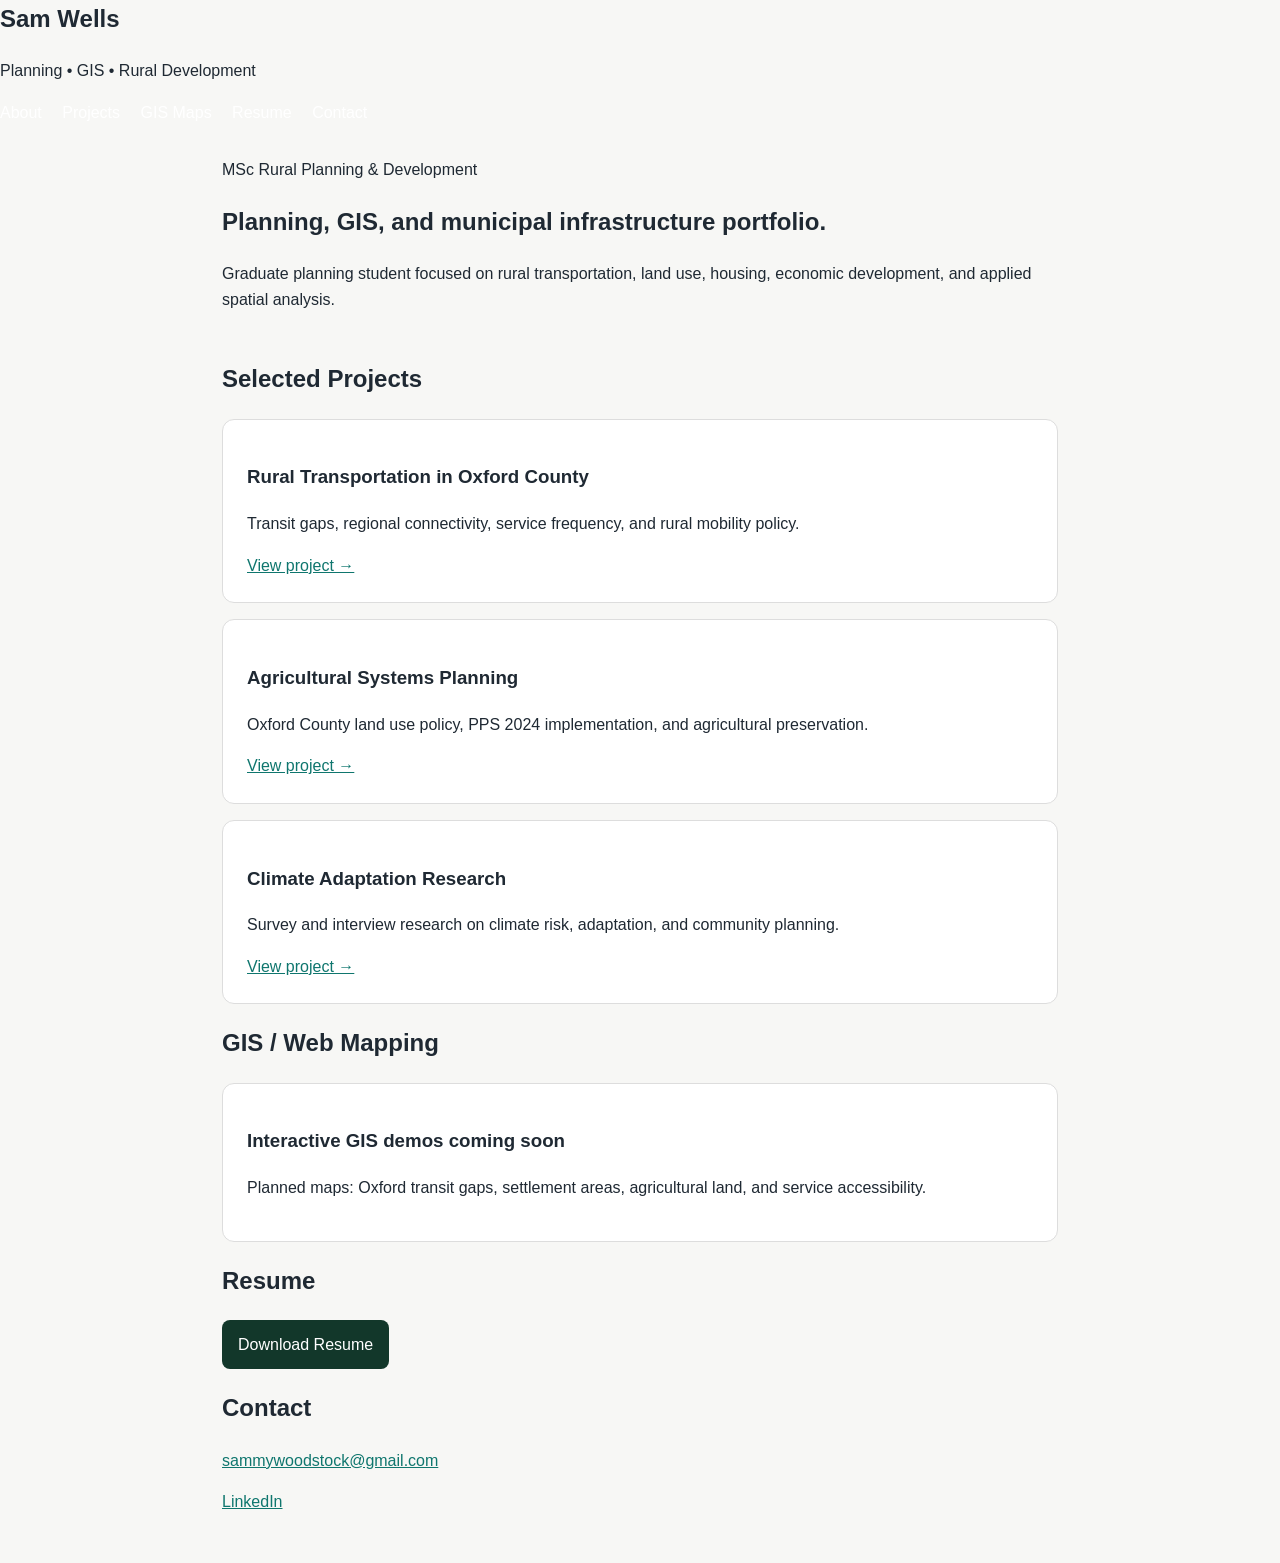
==== index.html @ 0204d4e1 "Update index.html" ====
<link rel="stylesheet" href="styles.css" />
<!DOCTYPE html>
<html lang="en">
<head>
  <meta charset="UTF-8" />
  <meta name="viewport" content="width=device-width, initial-scale=1.0" />
  <title>Sam Wells | Planning & GIS</title>
  <link rel="stylesheet" href="styles.css" />
</head>
<body>
  <aside class="sidebar">
    <h1>Sam Wells</h1>
    <p>Planning • GIS • Rural Development</p>

    <nav>
      <a href="#about">About</a>
      <a href="#projects">Projects</a>
      <a href="#gis">GIS Maps</a>
      <a href="#resume">Resume</a>
      <a href="#contact">Contact</a>
    </nav>
  </aside>

  <main>
    <section class="hero" id="about">
      <span class="pill">MSc Rural Planning & Development</span>
      <h2>Planning, GIS, and municipal infrastructure portfolio.</h2>
      <p>
        Graduate planning student focused on rural transportation, land use,
        housing, economic development, and applied spatial analysis.
      </p>
    </section>

    <section id="projects">
      <h2>Selected Projects</h2>

      <div class="grid">
        <article class="card">
          <h3>Rural Transportation in Oxford County</h3>
          <p>Transit gaps, regional connectivity, service frequency, and rural mobility policy.</p>
          <a href="#">View project →</a>
        </article>

        <article class="card">
          <h3>Agricultural Systems Planning</h3>
          <p>Oxford County land use policy, PPS 2024 implementation, and agricultural preservation.</p>
          <a href="#">View project →</a>
        </article>

        <article class="card">
          <h3>Climate Adaptation Research</h3>
          <p>Survey and interview research on climate risk, adaptation, and community planning.</p>
          <a href="#">View project →</a>
        </article>
      </div>
    </section>

    <section id="gis">
      <h2>GIS / Web Mapping</h2>
      <div class="card wide">
        <h3>Interactive GIS demos coming soon</h3>
        <p>
          Planned maps: Oxford transit gaps, settlement areas, agricultural land,
          and service accessibility.
        </p>
      </div>
    </section>

    <section id="resume">
      <h2>Resume</h2>
      <a class="button" href="resume.pdf">Download Resume</a>
    </section>

    <section id="contact">
      <h2>Contact</h2>
      <p><a href="mailto:sammywoodstock@gmail.com">sammywoodstock@gmail.com</a></p>
      <p><a href="#">LinkedIn</a></p>
    </section>
  </main>
</body>
</html>
---- styles.css ----
* {
  box-sizing: border-box;
}

body {
  margin: 0;
  font-family: Arial, sans-serif;
  background: #f7f7f5;
  color: #1f2933;
  line-height: 1.6;
}

header {
  padding: 2rem;
  background: #12372a;
  color: white;
}

header h1 {
  margin: 0;
}

nav {
  margin-top: 1rem;
}

nav a {
  color: white;
  margin-right: 1rem;
  text-decoration: none;
}

main {
  max-width: 900px;
  margin: auto;
  padding: 2rem;
}

.hero {
  margin-bottom: 3rem;
}

.card {
  background: white;
  padding: 1.5rem;
  margin: 1rem 0;
  border-radius: 12px;
  border: 1px solid #ddd;
}

.button {
  display: inline-block;
  background: #12372a;
  color: white;
  padding: 0.75rem 1rem;
  border-radius: 8px;
  text-decoration: none;
}

a {
  color: #0f766e;
}
---- styles.css ----
* {
  box-sizing: border-box;
}

body {
  margin: 0;
  font-family: Arial, sans-serif;
  background: #f7f7f5;
  color: #1f2933;
  line-height: 1.6;
}

header {
  padding: 2rem;
  background: #12372a;
  color: white;
}

header h1 {
  margin: 0;
}

nav {
  margin-top: 1rem;
}

nav a {
  color: white;
  margin-right: 1rem;
  text-decoration: none;
}

main {
  max-width: 900px;
  margin: auto;
  padding: 2rem;
}

.hero {
  margin-bottom: 3rem;
}

.card {
  background: white;
  padding: 1.5rem;
  margin: 1rem 0;
  border-radius: 12px;
  border: 1px solid #ddd;
}

.button {
  display: inline-block;
  background: #12372a;
  color: white;
  padding: 0.75rem 1rem;
  border-radius: 8px;
  text-decoration: none;
}

a {
  color: #0f766e;
}
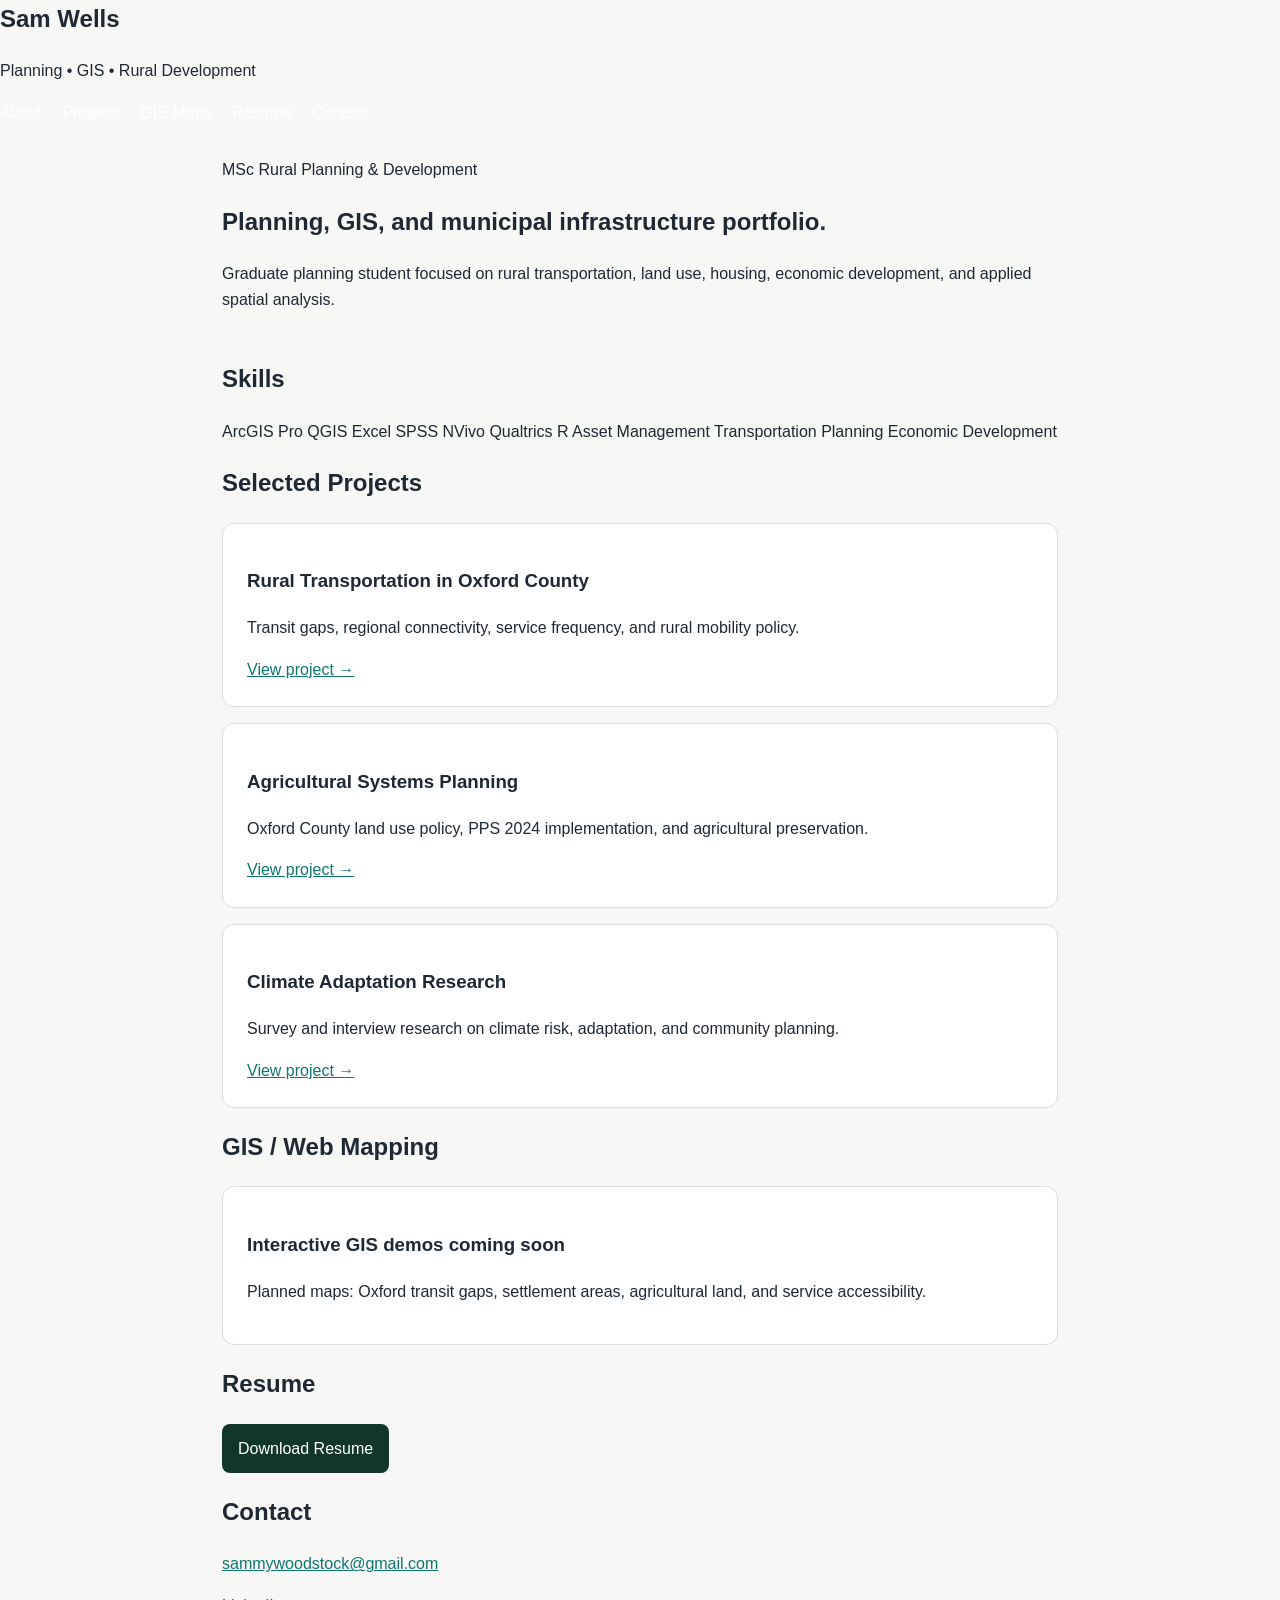
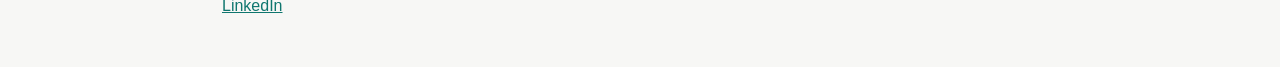
==== commit 686707f0: "Update index.html" ====
--- a/index.html
+++ b/index.html
@@ -30,6 +30,22 @@
         housing, economic development, and applied spatial analysis.
       </p>
     </section>
+    <section id="skills">
+  <h2>Skills</h2>
+
+  <div class="skills">
+    <span class="skill">ArcGIS Pro</span>
+    <span class="skill">QGIS</span>
+    <span class="skill">Excel</span>
+    <span class="skill">SPSS</span>
+    <span class="skill">NVivo</span>
+    <span class="skill">Qualtrics</span>
+    <span class="skill">R</span>
+    <span class="skill">Asset Management</span>
+    <span class="skill">Transportation Planning</span>
+    <span class="skill">Economic Development</span>
+  </div>
+</section>
 
     <section id="projects">
       <h2>Selected Projects</h2>
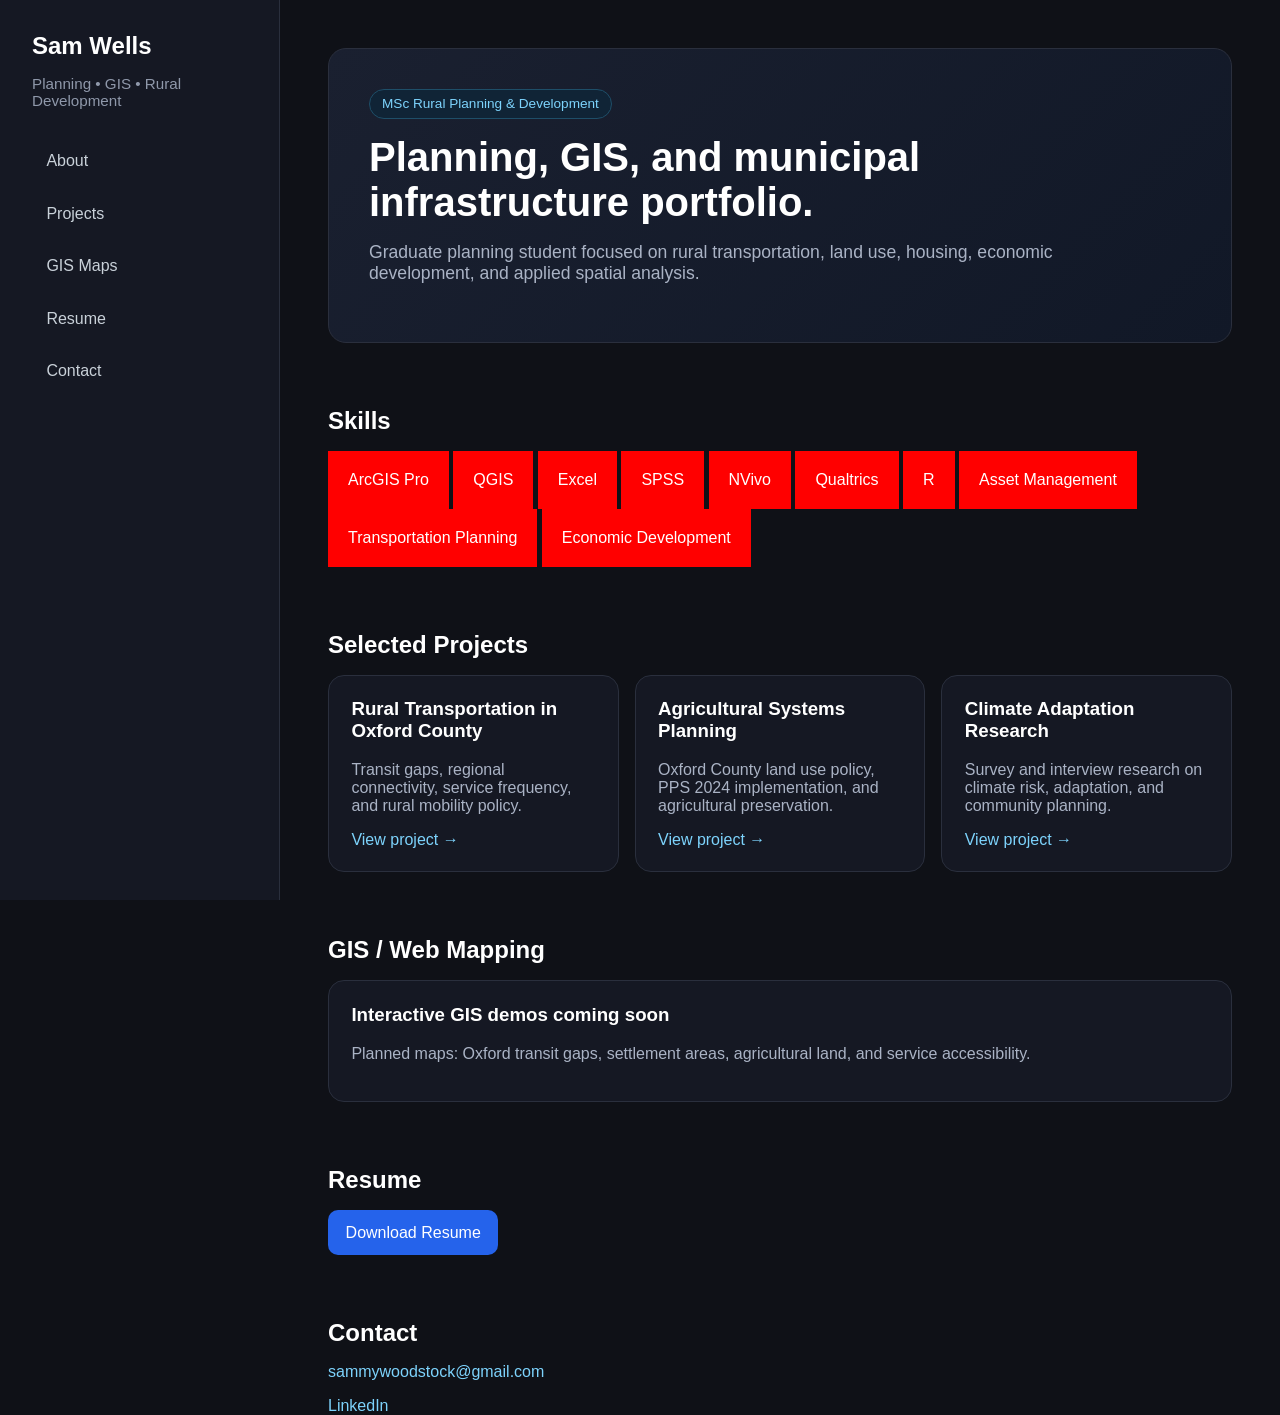
==== commit 7f3ffea7: "Update index.html" ====
--- a/index.html
+++ b/index.html
@@ -57,7 +57,7 @@
           <a href="#">View project →</a>
         </article>
 
-        <article class="card">
+ <article class="card">
           <h3>Agricultural Systems Planning</h3>
           <p>Oxford County land use policy, PPS 2024 implementation, and agricultural preservation.</p>
           <a href="#">View project →</a>
--- a/styles.css
+++ b/styles.css
@@ -1,62 +1,191 @@
+.skill {
+  background: red !important;
+  color: white !important;
+  padding: 20px !important;
+  display: inline-block !important;
+}
 * {
   box-sizing: border-box;
 }
 
+html {
+  scroll-behavior: smooth;
+}
+
 body {
   margin: 0;
-  font-family: Arial, sans-serif;
-  background: #f7f7f5;
-  color: #1f2933;
-  line-height: 1.6;
+  font-family: Inter, Arial, sans-serif;
+  background: #0f1117;
+  color: #d7dae0;
+  display: flex;
 }
 
-header {
+.sidebar {
+  width: 280px;
+  min-height: 100vh;
+  position: fixed;
   padding: 2rem;
-  background: #12372a;
-  color: white;
+  background: #151823;
+  border-right: 1px solid #2a2f3d;
 }
 
-header h1 {
+.sidebar h1 {
   margin: 0;
+  color: #ffffff;
+}
+
+.sidebar p {
+  color: #8f98aa;
+  font-size: 0.95rem;
 }
 
 nav {
-  margin-top: 1rem;
+  margin-top: 2rem;
+  display: flex;
+  flex-direction: column;
+  gap: 0.75rem;
 }
 
 nav a {
-  color: white;
-  margin-right: 1rem;
+  color: #c9d1d9;
   text-decoration: none;
+  padding: 0.7rem 0.9rem;
+  border-radius: 10px;
+}
+
+nav a:hover {
+  background: #202635;
+  color: #7dd3fc;
 }
 
 main {
-  max-width: 900px;
-  margin: auto;
-  padding: 2rem;
+  margin-left: 280px;
+  width: calc(100% - 280px);
+  padding: 3rem;
+  max-width: 1200px;
+}
+
+section {
+  margin-bottom: 4rem;
 }
 
 .hero {
-  margin-bottom: 3rem;
+  background: linear-gradient(135deg, #1a2030, #111827);
+  border: 1px solid #2a2f3d;
+  border-radius: 18px;
+  padding: 2.5rem;
+}
+
+.hero h2 {
+  font-size: 2.5rem;
+  max-width: 850px;
+  color: #ffffff;
+  margin: 1rem 0;
+}
+
+.hero p {
+  max-width: 700px;
+  color: #aab3c5;
+  font-size: 1.1rem;
+}
+
+.pill {
+  display: inline-block;
+  color: #7dd3fc;
+  background: #102436;
+  border: 1px solid #1e4e68;
+  padding: 0.4rem 0.75rem;
+  border-radius: 999px;
+  font-size: 0.85rem;
+}
+
+h2 {
+  color: #ffffff;
+  margin-bottom: 1rem;
+}
+
+.grid {
+  display: grid;
+  grid-template-columns: repeat(auto-fit, minmax(260px, 1fr));
+  gap: 1rem;
 }
 
 .card {
-  background: white;
-  padding: 1.5rem;
-  margin: 1rem 0;
-  border-radius: 12px;
-  border: 1px solid #ddd;
+  background: #151823;
+  border: 1px solid #2a2f3d;
+  border-radius: 16px;
+  padding: 1.4rem;
+}
+
+.card:hover {
+  border-color: #38bdf8;
+  transform: translateY(-2px);
+  transition: 0.2s ease;
+}
+
+.card h3 {
+  color: #ffffff;
+  margin-top: 0;
+}
+
+.card p {
+  color: #aab3c5;
+}
+
+.card a,
+#contact a {
+  color: #7dd3fc;
+  text-decoration: none;
 }
 
 .button {
   display: inline-block;
-  background: #12372a;
+  background: #2563eb;
   color: white;
-  padding: 0.75rem 1rem;
-  border-radius: 8px;
+  padding: 0.85rem 1.1rem;
+  border-radius: 10px;
   text-decoration: none;
 }
 
-a {
-  color: #0f766e;
+.button:hover {
+  background: #1d4ed8;
 }
+
+@media (max-width: 800px) {
+  body {
+    display: block;
+  }
+
+  .sidebar {
+    position: static;
+    width: 100%;
+    min-height: auto;
+  }
+
+  main {
+    margin-left: 0;
+    width: 100%;
+    padding: 1.5rem;
+  }
+
+  .hero h2 {
+    font-size: 2rem;
+  }
+.skills {
+  display: flex;
+  flex-wrap: wrap;
+  gap: 0.75rem;
+}
+
+.skill {
+    background: red;
+    color: white;
+    padding: 20px;
+    display: inline-block;
+}
+
+.skill:hover {
+  border-color: #38bdf8;
+  transform: translateY(-2px);
+  transition: 0.2s ease;
+}
--- a/styles.css
+++ b/styles.css
@@ -1,62 +1,191 @@
+.skill {
+  background: red !important;
+  color: white !important;
+  padding: 20px !important;
+  display: inline-block !important;
+}
 * {
   box-sizing: border-box;
 }
 
+html {
+  scroll-behavior: smooth;
+}
+
 body {
   margin: 0;
-  font-family: Arial, sans-serif;
-  background: #f7f7f5;
-  color: #1f2933;
-  line-height: 1.6;
+  font-family: Inter, Arial, sans-serif;
+  background: #0f1117;
+  color: #d7dae0;
+  display: flex;
 }
 
-header {
+.sidebar {
+  width: 280px;
+  min-height: 100vh;
+  position: fixed;
   padding: 2rem;
-  background: #12372a;
-  color: white;
+  background: #151823;
+  border-right: 1px solid #2a2f3d;
 }
 
-header h1 {
+.sidebar h1 {
   margin: 0;
+  color: #ffffff;
+}
+
+.sidebar p {
+  color: #8f98aa;
+  font-size: 0.95rem;
 }
 
 nav {
-  margin-top: 1rem;
+  margin-top: 2rem;
+  display: flex;
+  flex-direction: column;
+  gap: 0.75rem;
 }
 
 nav a {
-  color: white;
-  margin-right: 1rem;
+  color: #c9d1d9;
   text-decoration: none;
+  padding: 0.7rem 0.9rem;
+  border-radius: 10px;
+}
+
+nav a:hover {
+  background: #202635;
+  color: #7dd3fc;
 }
 
 main {
-  max-width: 900px;
-  margin: auto;
-  padding: 2rem;
+  margin-left: 280px;
+  width: calc(100% - 280px);
+  padding: 3rem;
+  max-width: 1200px;
+}
+
+section {
+  margin-bottom: 4rem;
 }
 
 .hero {
-  margin-bottom: 3rem;
+  background: linear-gradient(135deg, #1a2030, #111827);
+  border: 1px solid #2a2f3d;
+  border-radius: 18px;
+  padding: 2.5rem;
+}
+
+.hero h2 {
+  font-size: 2.5rem;
+  max-width: 850px;
+  color: #ffffff;
+  margin: 1rem 0;
+}
+
+.hero p {
+  max-width: 700px;
+  color: #aab3c5;
+  font-size: 1.1rem;
+}
+
+.pill {
+  display: inline-block;
+  color: #7dd3fc;
+  background: #102436;
+  border: 1px solid #1e4e68;
+  padding: 0.4rem 0.75rem;
+  border-radius: 999px;
+  font-size: 0.85rem;
+}
+
+h2 {
+  color: #ffffff;
+  margin-bottom: 1rem;
+}
+
+.grid {
+  display: grid;
+  grid-template-columns: repeat(auto-fit, minmax(260px, 1fr));
+  gap: 1rem;
 }
 
 .card {
-  background: white;
-  padding: 1.5rem;
-  margin: 1rem 0;
-  border-radius: 12px;
-  border: 1px solid #ddd;
+  background: #151823;
+  border: 1px solid #2a2f3d;
+  border-radius: 16px;
+  padding: 1.4rem;
+}
+
+.card:hover {
+  border-color: #38bdf8;
+  transform: translateY(-2px);
+  transition: 0.2s ease;
+}
+
+.card h3 {
+  color: #ffffff;
+  margin-top: 0;
+}
+
+.card p {
+  color: #aab3c5;
+}
+
+.card a,
+#contact a {
+  color: #7dd3fc;
+  text-decoration: none;
 }
 
 .button {
   display: inline-block;
-  background: #12372a;
+  background: #2563eb;
   color: white;
-  padding: 0.75rem 1rem;
-  border-radius: 8px;
+  padding: 0.85rem 1.1rem;
+  border-radius: 10px;
   text-decoration: none;
 }
 
-a {
-  color: #0f766e;
+.button:hover {
+  background: #1d4ed8;
 }
+
+@media (max-width: 800px) {
+  body {
+    display: block;
+  }
+
+  .sidebar {
+    position: static;
+    width: 100%;
+    min-height: auto;
+  }
+
+  main {
+    margin-left: 0;
+    width: 100%;
+    padding: 1.5rem;
+  }
+
+  .hero h2 {
+    font-size: 2rem;
+  }
+.skills {
+  display: flex;
+  flex-wrap: wrap;
+  gap: 0.75rem;
+}
+
+.skill {
+    background: red;
+    color: white;
+    padding: 20px;
+    display: inline-block;
+}
+
+.skill:hover {
+  border-color: #38bdf8;
+  transform: translateY(-2px);
+  transition: 0.2s ease;
+}
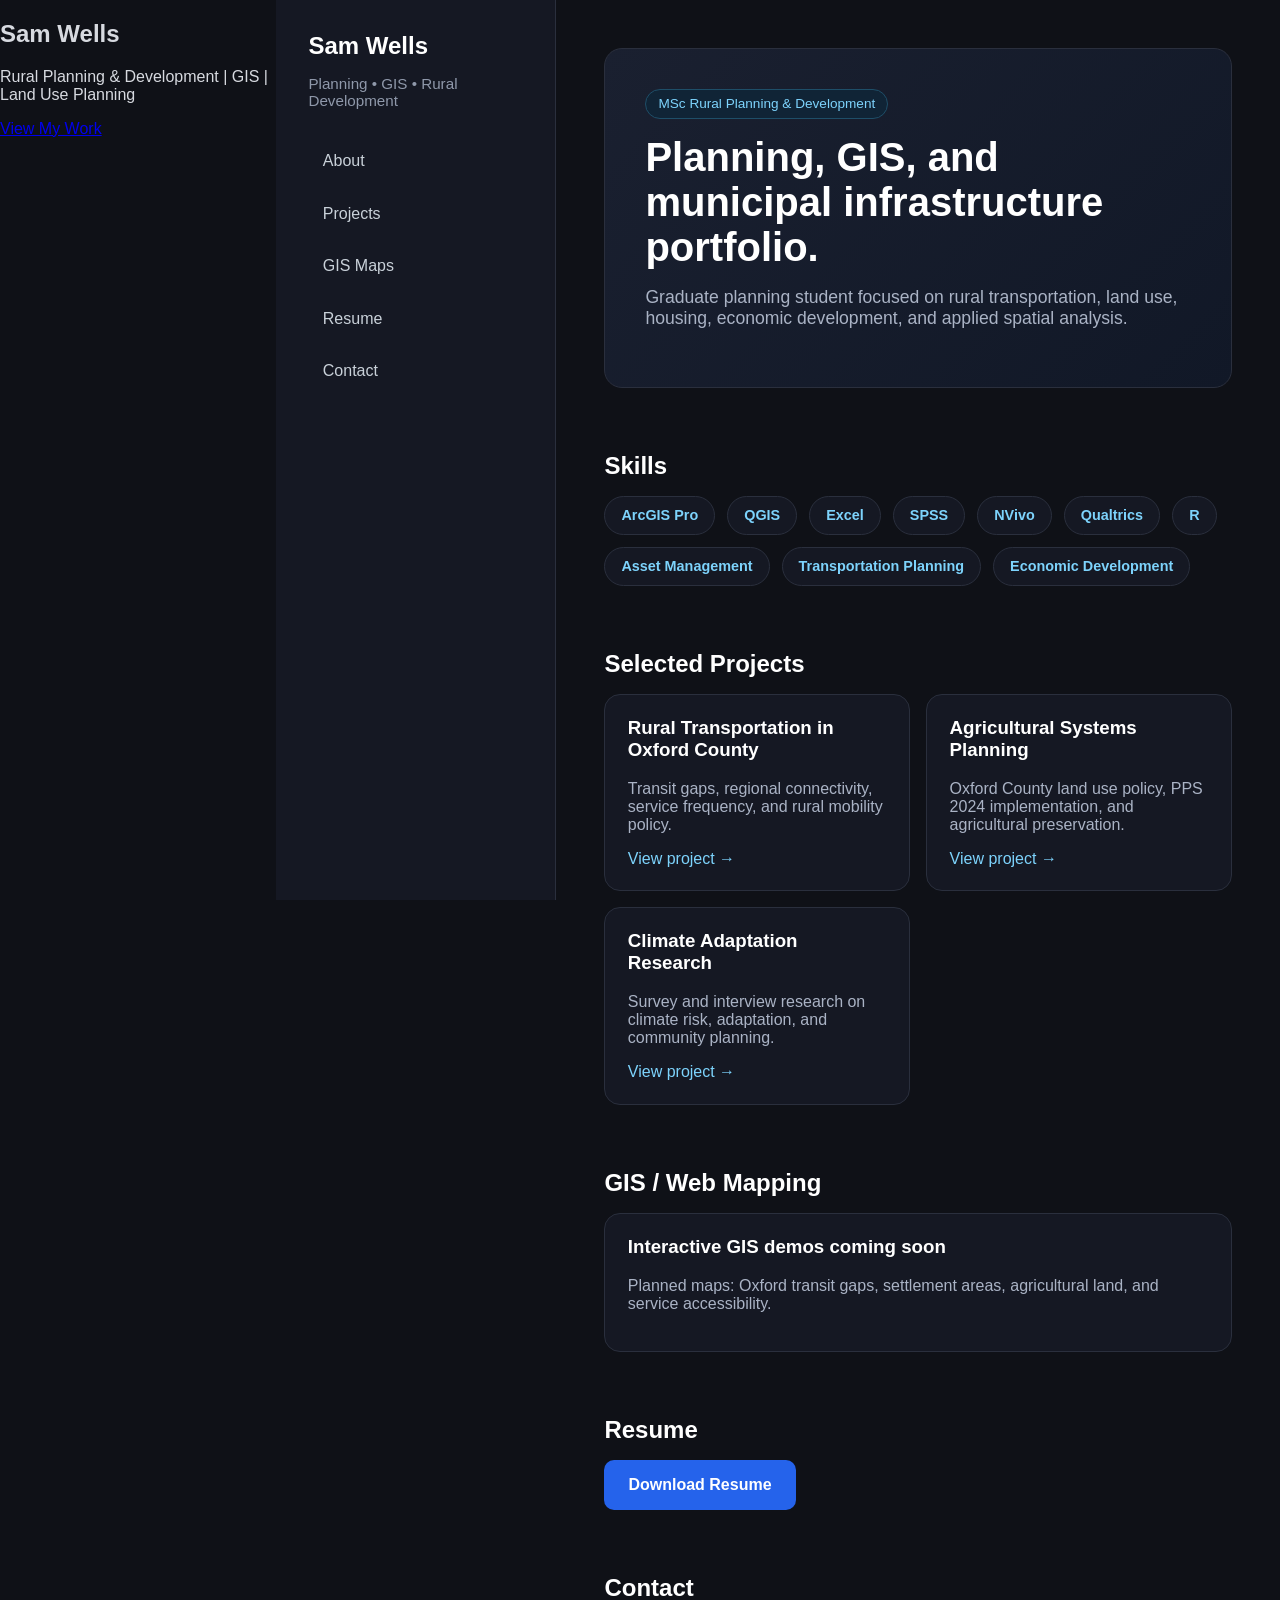
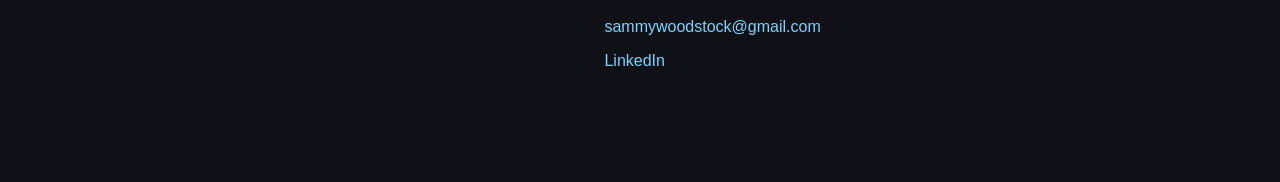
==== commit 36d881c5: "Update index.html" ====
--- a/index.html
+++ b/index.html
@@ -1,4 +1,3 @@
-<link rel="stylesheet" href="styles.css" />
 <!DOCTYPE html>
 <html lang="en">
 <head>
@@ -7,91 +6,112 @@
   <title>Sam Wells | Planning & GIS</title>
   <link rel="stylesheet" href="styles.css" />
 </head>
+
 <body>
-  <aside class="sidebar">
-    <h1>Sam Wells</h1>
-    <p>Planning • GIS • Rural Development</p>
 
-    <nav>
-      <a href="#about">About</a>
-      <a href="#projects">Projects</a>
-      <a href="#gis">GIS Maps</a>
-      <a href="#resume">Resume</a>
-      <a href="#contact">Contact</a>
-    </nav>
-  </aside>
+  <section class="landing">
+    <div class="landing-overlay"></div>
 
-  <main>
-    <section class="hero" id="about">
-      <span class="pill">MSc Rural Planning & Development</span>
-      <h2>Planning, GIS, and municipal infrastructure portfolio.</h2>
-      <p>
-        Graduate planning student focused on rural transportation, land use,
-        housing, economic development, and applied spatial analysis.
-      </p>
-    </section>
-    <section id="skills">
-  <h2>Skills</h2>
+    <div class="landing-content">
+      <h1>Sam Wells</h1>
+      <p>Rural Planning & Development | GIS | Land Use Planning</p>
+      <a href="#main-site" class="landing-button">View My Work</a>
+    </div>
+  </section>
 
-  <div class="skills">
-    <span class="skill">ArcGIS Pro</span>
-    <span class="skill">QGIS</span>
-    <span class="skill">Excel</span>
-    <span class="skill">SPSS</span>
-    <span class="skill">NVivo</span>
-    <span class="skill">Qualtrics</span>
-    <span class="skill">R</span>
-    <span class="skill">Asset Management</span>
-    <span class="skill">Transportation Planning</span>
-    <span class="skill">Economic Development</span>
+  <div id="main-site" class="site-layout">
+
+    <aside class="sidebar">
+      <h1>Sam Wells</h1>
+      <p>Planning • GIS • Rural Development</p>
+
+      <nav>
+        <a href="#about">About</a>
+        <a href="#projects">Projects</a>
+        <a href="#gis">GIS Maps</a>
+        <a href="#resume">Resume</a>
+        <a href="#contact">Contact</a>
+      </nav>
+    </aside>
+
+    <main>
+      <section class="hero" id="about">
+        <span class="pill">MSc Rural Planning & Development</span>
+        <h2>Planning, GIS, and municipal infrastructure portfolio.</h2>
+        <p>
+          Graduate planning student focused on rural transportation, land use,
+          housing, economic development, and applied spatial analysis.
+        </p>
+      </section>
+
+      <section id="skills">
+        <h2>Skills</h2>
+
+        <div class="skills">
+          <span class="skill">ArcGIS Pro</span>
+          <span class="skill">QGIS</span>
+          <span class="skill">Excel</span>
+          <span class="skill">SPSS</span>
+          <span class="skill">NVivo</span>
+          <span class="skill">Qualtrics</span>
+          <span class="skill">R</span>
+          <span class="skill">Asset Management</span>
+          <span class="skill">Transportation Planning</span>
+          <span class="skill">Economic Development</span>
+        </div>
+      </section>
+
+      <section id="projects">
+        <h2>Selected Projects</h2>
+
+        <div class="grid">
+          <article class="card">
+            <h3>Rural Transportation in Oxford County</h3>
+            <p>Transit gaps, regional connectivity, service frequency, and rural mobility policy.</p>
+            <a href="#">View project →</a>
+          </article>
+
+          <article class="card">
+            <h3>Agricultural Systems Planning</h3>
+            <p>
+              Oxford County land use policy, PPS 2024 implementation,
+              and agricultural preservation.
+            </p>
+            <a href="projects/agricultural-systems.html">View project →</a>
+          </article>
+
+          <article class="card">
+            <h3>Climate Adaptation Research</h3>
+            <p>Survey and interview research on climate risk, adaptation, and community planning.</p>
+            <a href="#">View project →</a>
+          </article>
+        </div>
+      </section>
+
+      <section id="gis">
+        <h2>GIS / Web Mapping</h2>
+        <div class="card wide">
+          <h3>Interactive GIS demos coming soon</h3>
+          <p>
+            Planned maps: Oxford transit gaps, settlement areas, agricultural land,
+            and service accessibility.
+          </p>
+        </div>
+      </section>
+
+      <section id="resume">
+        <h2>Resume</h2>
+        <a class="button" href="resume.pdf">Download Resume</a>
+      </section>
+
+      <section id="contact">
+        <h2>Contact</h2>
+        <p><a href="mailto:sammywoodstock@gmail.com">sammywoodstock@gmail.com</a></p>
+        <p><a href="#">LinkedIn</a></p>
+      </section>
+    </main>
+
   </div>
-</section>
 
-    <section id="projects">
-      <h2>Selected Projects</h2>
-
-      <div class="grid">
-        <article class="card">
-          <h3>Rural Transportation in Oxford County</h3>
-          <p>Transit gaps, regional connectivity, service frequency, and rural mobility policy.</p>
-          <a href="#">View project →</a>
-        </article>
-
- <article class="card">
-          <h3>Agricultural Systems Planning</h3>
-          <p>Oxford County land use policy, PPS 2024 implementation, and agricultural preservation.</p>
-          <a href="#">View project →</a>
-        </article>
-
-        <article class="card">
-          <h3>Climate Adaptation Research</h3>
-          <p>Survey and interview research on climate risk, adaptation, and community planning.</p>
-          <a href="#">View project →</a>
-        </article>
-      </div>
-    </section>
-
-    <section id="gis">
-      <h2>GIS / Web Mapping</h2>
-      <div class="card wide">
-        <h3>Interactive GIS demos coming soon</h3>
-        <p>
-          Planned maps: Oxford transit gaps, settlement areas, agricultural land,
-          and service accessibility.
-        </p>
-      </div>
-    </section>
-
-    <section id="resume">
-      <h2>Resume</h2>
-      <a class="button" href="resume.pdf">Download Resume</a>
-    </section>
-
-    <section id="contact">
-      <h2>Contact</h2>
-      <p><a href="mailto:sammywoodstock@gmail.com">sammywoodstock@gmail.com</a></p>
-      <p><a href="#">LinkedIn</a></p>
-    </section>
-  </main>
 </body>
 </html>
--- a/styles.css
+++ b/styles.css
@@ -1,8 +1,17 @@
 .skill {
-  background: red !important;
-  color: white !important;
-  padding: 20px !important;
+  background: #151823 !important;
+  border: 1px solid #2a2f3d !important;
+  color: #7dd3fc !important;
+  padding: 0.65rem 1rem !important;
+  border-radius: 999px !important;
+  font-size: 0.9rem !important;
+  font-weight: 600 !important;
   display: inline-block !important;
+}
+.skills {
+  display: flex;
+  flex-wrap: wrap;
+  gap: 0.75rem;
 }
 * {
   box-sizing: border-box;
@@ -142,9 +151,10 @@
   display: inline-block;
   background: #2563eb;
   color: white;
-  padding: 0.85rem 1.1rem;
+  padding: 1rem 1.5rem;
   border-radius: 10px;
   text-decoration: none;
+  font-weight: 600;
 }
 
 .button:hover {
@@ -188,4 +198,111 @@
   border-color: #38bdf8;
   transform: translateY(-2px);
   transition: 0.2s ease;
-}
+
+.project-image {
+  width: 100%;
+  border-radius: 16px;
+  border: 1px solid #2a2f3d;
+  display: block;
+}
+
+.caption {
+  color: #aab3c5;
+  font-size: 0.95rem;
+  line-height: 1.6;
+  margin-top: 1rem;
+}.hero,
+.card,
+.skill {
+  animation: slideUp 0.6s ease forwards;
+}
+
+@keyframes slideUp {
+  from {
+    opacity: 0;
+    transform: translateY(20px);
+  }
+
+  to {
+    opacity: 1;
+    transform: translateY(0);
+  }
+}
+  html {
+  scroll-behavior: smooth;
+}
+
+.landing {
+  height: 100vh;
+  background-image: url("images/hero.jpg");
+  background-size: cover;
+  background-position: center;
+  position: relative;
+  display: flex;
+  align-items: center;
+  justify-content: center;
+}
+
+.landing-overlay {
+  position: absolute;
+  inset: 0;
+  background: linear-gradient(
+    rgba(0, 0, 0, 0.45),
+    rgba(0, 0, 0, 0.2)
+  );
+}
+
+.landing-content {
+  position: relative;
+  z-index: 2;
+  text-align: center;
+  color: white;
+  padding: 20px;
+  animation: fadeUp 1.2s ease forwards;
+}
+
+.landing-content h1 {
+  font-size: 4rem;
+  margin-bottom: 12px;
+  letter-spacing: 1px;
+}
+
+.landing-content p {
+  font-size: 1.25rem;
+  margin-bottom: 28px;
+}
+
+.landing-button {
+  display: inline-block;
+  padding: 12px 26px;
+  border: 1px solid white;
+  border-radius: 999px;
+  color: white;
+  text-decoration: none;
+  transition: 0.3s ease;
+}
+
+.landing-button:hover {
+  background: white;
+  color: black;
+}
+
+@keyframes fadeUp {
+  from {
+    opacity: 0;
+    transform: translateY(24px);
+  }
+
+  to {
+    opacity: 1;
+    transform: translateY(0);
+  }
+  
+}
+.landing {
+  min-height: 100vh !important;
+  width: 100%;
+  display: flex !important;
+  align-items: center;
+  justify-content: center;
+}
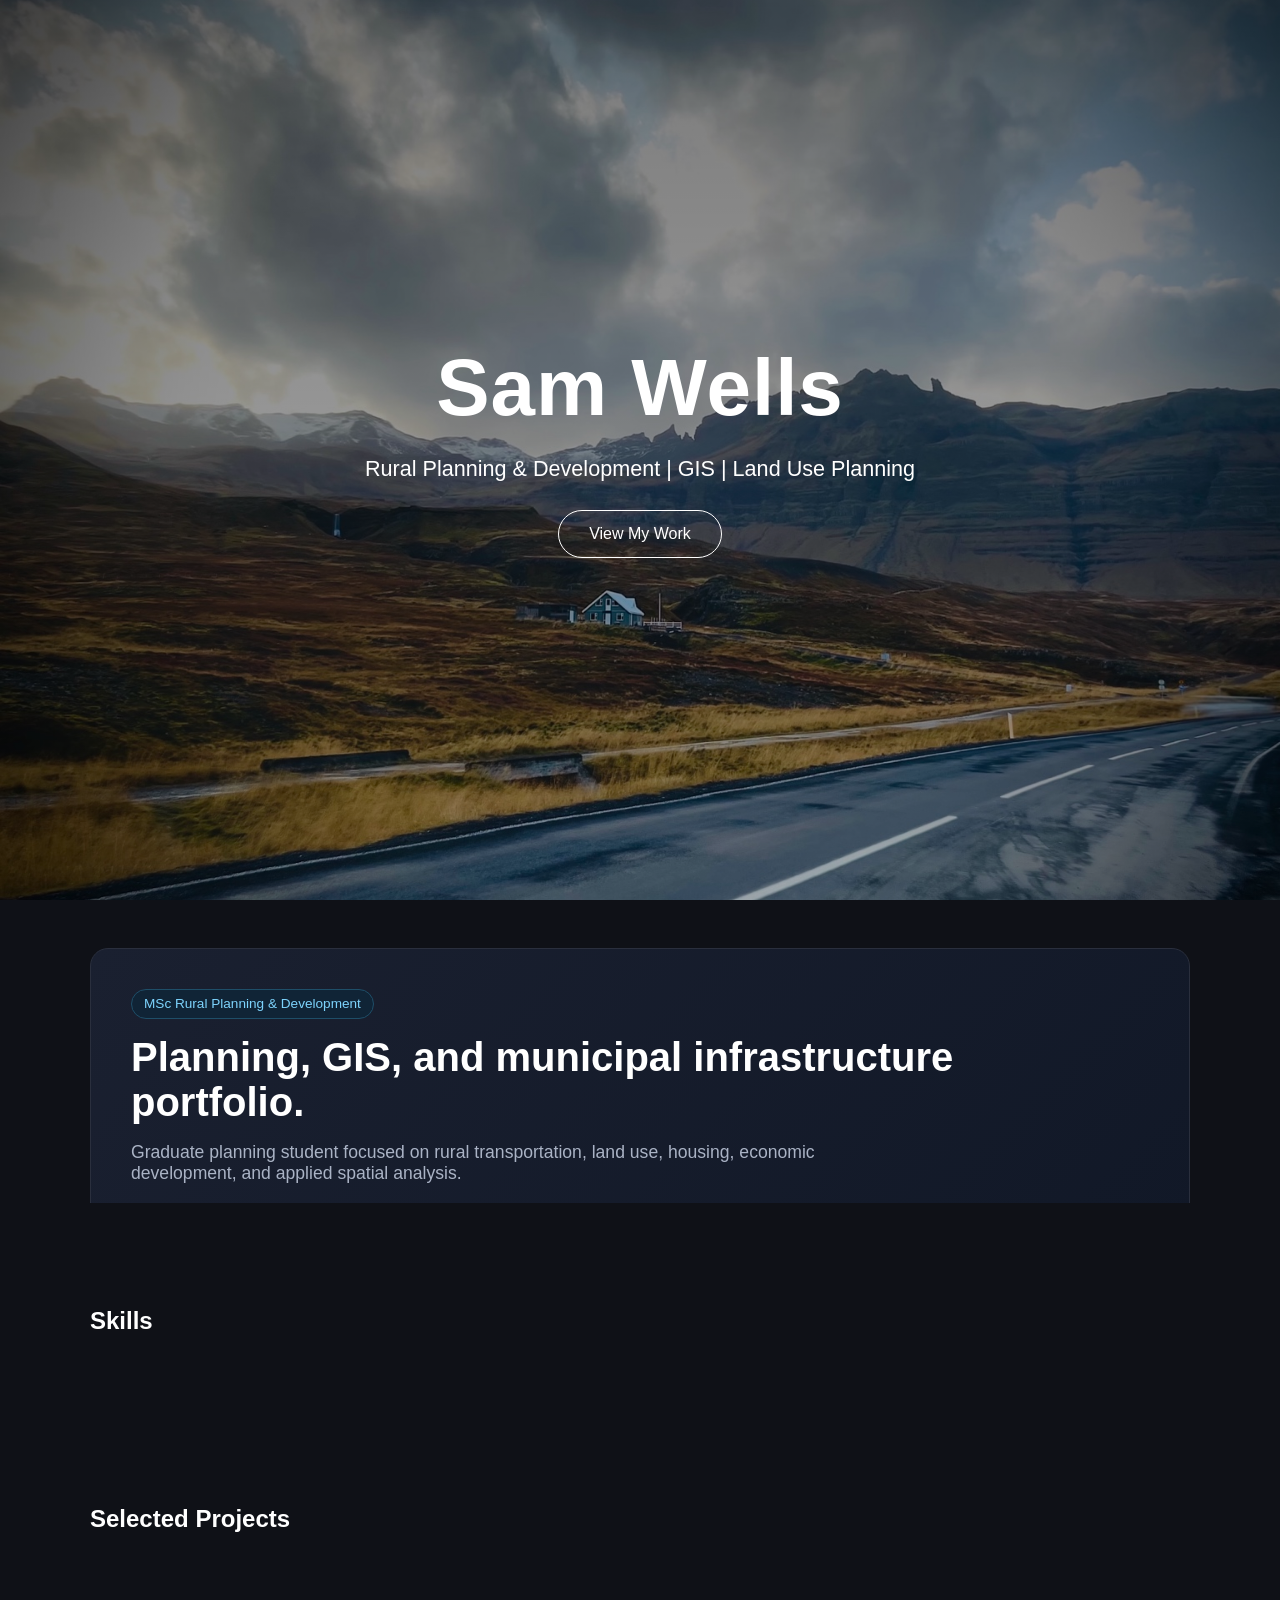
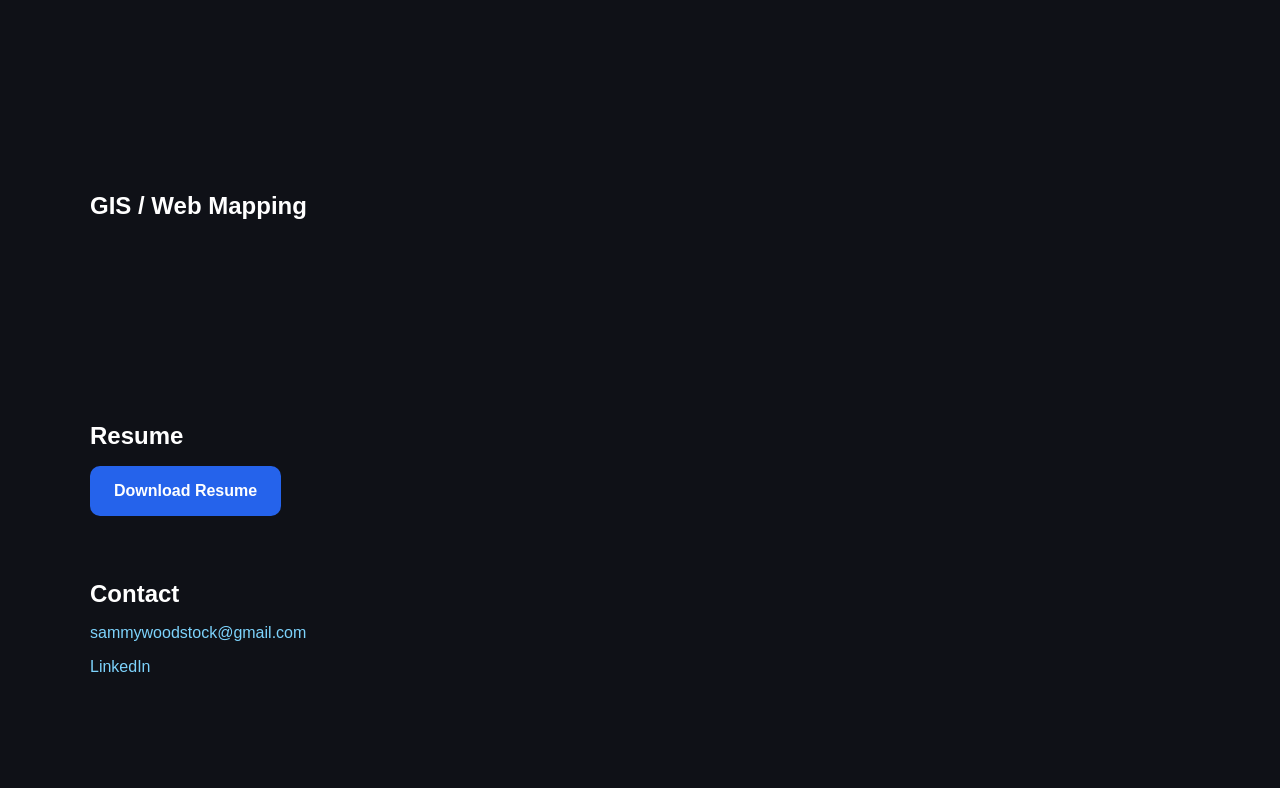
==== commit 75ea820e: "Update index.html" ====
--- a/index.html
+++ b/index.html
@@ -19,21 +19,8 @@
     </div>
   </section>
 
-  <div id="main-site" class="site-layout">
-
-    <aside class="sidebar">
-      <h1>Sam Wells</h1>
-      <p>Planning • GIS • Rural Development</p>
-
-      <nav>
-        <a href="#about">About</a>
-        <a href="#projects">Projects</a>
-        <a href="#gis">GIS Maps</a>
-        <a href="#resume">Resume</a>
-        <a href="#contact">Contact</a>
-      </nav>
-    </aside>
-
+<div id="main-site">
+  
     <main>
       <section class="hero" id="about">
         <span class="pill">MSc Rural Planning & Development</span>
--- a/styles.css
+++ b/styles.css
@@ -1,18 +1,3 @@
-.skill {
-  background: #151823 !important;
-  border: 1px solid #2a2f3d !important;
-  color: #7dd3fc !important;
-  padding: 0.65rem 1rem !important;
-  border-radius: 999px !important;
-  font-size: 0.9rem !important;
-  font-weight: 600 !important;
-  display: inline-block !important;
-}
-.skills {
-  display: flex;
-  flex-wrap: wrap;
-  gap: 0.75rem;
-}
 * {
   box-sizing: border-box;
 }
@@ -26,16 +11,94 @@
   font-family: Inter, Arial, sans-serif;
   background: #0f1117;
   color: #d7dae0;
+}
+
+/* Landing page */
+.landing {
+  height: 100vh;
+  min-height: 100vh;
+  width: 100%;
+  background-image: url("images/hero.jpg");
+  background-size: cover;
+  background-position: center 58%;
+  position: relative;
+  display: flex;
+  align-items: center;
+  justify-content: center;
+  margin-bottom: 0;
+}
+
+.landing-overlay {
+  position: absolute;
+  inset: 0;
+  background: linear-gradient(
+    rgba(0, 0, 0, 0.50),
+    rgba(0, 0, 0, 0.25)
+  );
+}
+
+.landing-content {
+  position: relative;
+  z-index: 2;
+  text-align: center;
+  color: white;
+  padding: 20px;
+  animation: fadeUp 1.2s ease forwards;
+}
+
+.landing-content h1 {
+  font-size: 5rem;
+  margin: 0 0 12px;
+  letter-spacing: 1px;
+}
+
+.landing-content p {
+  font-size: 1.35rem;
+  margin-bottom: 28px;
+}
+
+.landing-button {
+  display: inline-block;
+  padding: 14px 30px;
+  font-size: 1rem;
+  border: 1px solid white;
+  border-radius: 999px;
+  color: white;
+  text-decoration: none;
+  transition: 0.3s ease;
+}
+
+.landing-button:hover {
+  background: white;
+  color: black;
+}
+
+@keyframes fadeUp {
+  from {
+    opacity: 0;
+    transform: translateY(24px);
+  }
+
+  to {
+    opacity: 1;
+    transform: translateY(0);
+  }
+}
+
+/* Main portfolio layout */
+.site-layout {
   display: flex;
 }
 
 .sidebar {
   width: 280px;
   min-height: 100vh;
-  position: fixed;
+  position: sticky;
+  top: 0;
   padding: 2rem;
   background: #151823;
   border-right: 1px solid #2a2f3d;
+  align-self: flex-start;
 }
 
 .sidebar h1 {
@@ -68,7 +131,6 @@
 }
 
 main {
-  margin-left: 280px;
   width: calc(100% - 280px);
   padding: 3rem;
   max-width: 1200px;
@@ -76,6 +138,12 @@
 
 section {
   margin-bottom: 4rem;
+}
+
+.hero,
+.card,
+.skill {
+  animation: slideUp 0.6s ease forwards;
 }
 
 .hero {
@@ -113,6 +181,29 @@
   margin-bottom: 1rem;
 }
 
+.skills {
+  display: flex;
+  flex-wrap: wrap;
+  gap: 0.75rem;
+}
+
+.skill {
+  background: #151823;
+  border: 1px solid #2a2f3d;
+  color: #7dd3fc;
+  padding: 0.65rem 1rem;
+  border-radius: 999px;
+  font-size: 0.9rem;
+  font-weight: 600;
+  display: inline-block;
+}
+
+.skill:hover {
+  border-color: #38bdf8;
+  transform: translateY(-2px);
+  transition: 0.2s ease;
+}
+
 .grid {
   display: grid;
   grid-template-columns: repeat(auto-fit, minmax(260px, 1fr));
@@ -161,44 +252,6 @@
   background: #1d4ed8;
 }
 
-@media (max-width: 800px) {
-  body {
-    display: block;
-  }
-
-  .sidebar {
-    position: static;
-    width: 100%;
-    min-height: auto;
-  }
-
-  main {
-    margin-left: 0;
-    width: 100%;
-    padding: 1.5rem;
-  }
-
-  .hero h2 {
-    font-size: 2rem;
-  }
-.skills {
-  display: flex;
-  flex-wrap: wrap;
-  gap: 0.75rem;
-}
-
-.skill {
-    background: red;
-    color: white;
-    padding: 20px;
-    display: inline-block;
-}
-
-.skill:hover {
-  border-color: #38bdf8;
-  transform: translateY(-2px);
-  transition: 0.2s ease;
-
 .project-image {
   width: 100%;
   border-radius: 16px;
@@ -211,10 +264,6 @@
   font-size: 0.95rem;
   line-height: 1.6;
   margin-top: 1rem;
-}.hero,
-.card,
-.skill {
-  animation: slideUp 0.6s ease forwards;
 }
 
 @keyframes slideUp {
@@ -228,81 +277,90 @@
     transform: translateY(0);
   }
 }
-  html {
-  scroll-behavior: smooth;
+
+@media (max-width: 800px) {
+  .site-layout {
+    display: block;
+  }
+
+  .sidebar {
+    position: static;
+    width: 100%;
+    min-height: auto;
+  }
+
+  main {
+    width: 100%;
+    padding: 1.5rem;
+  }
+
+  .hero h2 {
+    font-size: 2rem;
+  }
+
+  .landing-content h1 {
+    font-size: 3rem;
+  }
+
+  .landing-content p {
+    font-size: 1rem;
+  }
+}
+.project-body {
+  display: block;
+}
+
+.project-body .sidebar {
+  position: fixed;
+  left: 0;
+  top: 0;
+}
+
+.project-body main {
+  margin-left: 280px;
+  width: calc(100vw - 280px);
+  max-width: none;
+  padding: 3rem;
+  display: flex;
+  justify-content: center;
+}
+
+.project-body main > section,
+.project-body main > article,
+.project-body main > div {
+  width: 100%;
+  max-width: 1100px;
+}
+body {
+  display: block;
 }
 
 .landing {
-  height: 100vh;
-  background-image: url("images/hero.jpg");
-  background-size: cover;
-  background-position: center;
-  position: relative;
-  display: flex;
-  align-items: center;
-  justify-content: center;
-}
-
-.landing-overlay {
-  position: absolute;
-  inset: 0;
-  background: linear-gradient(
-    rgba(0, 0, 0, 0.45),
-    rgba(0, 0, 0, 0.2)
-  );
-}
-
-.landing-content {
-  position: relative;
-  z-index: 2;
-  text-align: center;
-  color: white;
-  padding: 20px;
-  animation: fadeUp 1.2s ease forwards;
-}
-
-.landing-content h1 {
-  font-size: 4rem;
-  margin-bottom: 12px;
-  letter-spacing: 1px;
-}
-
-.landing-content p {
-  font-size: 1.25rem;
-  margin-bottom: 28px;
-}
-
-.landing-button {
-  display: inline-block;
-  padding: 12px 26px;
-  border: 1px solid white;
-  border-radius: 999px;
-  color: white;
-  text-decoration: none;
-  transition: 0.3s ease;
-}
-
-.landing-button:hover {
-  background: white;
-  color: black;
-}
-
-@keyframes fadeUp {
-  from {
-    opacity: 0;
-    transform: translateY(24px);
-  }
-
-  to {
-    opacity: 1;
-    transform: translateY(0);
-  }
-  
-}
-.landing {
-  min-height: 100vh !important;
-  width: 100%;
-  display: flex !important;
-  align-items: center;
-  justify-content: center;
-}
+  width: 100%;
+}
+
+.site-layout {
+  display: flex;
+  width: 100%;
+}
+#main-site main {
+  display: block;
+  width: 100%;
+  max-width: none;
+  padding: 3rem;
+}
+
+#main-site section {
+  max-width: 1100px;
+  margin-bottom: 4rem;
+}
+
+#main-site .hero,
+#main-site #skills,
+#main-site #projects,
+#main-site #gis,
+#main-site #resume,
+#main-site #contact {
+  margin-left: auto;
+  margin-right: auto;
+}
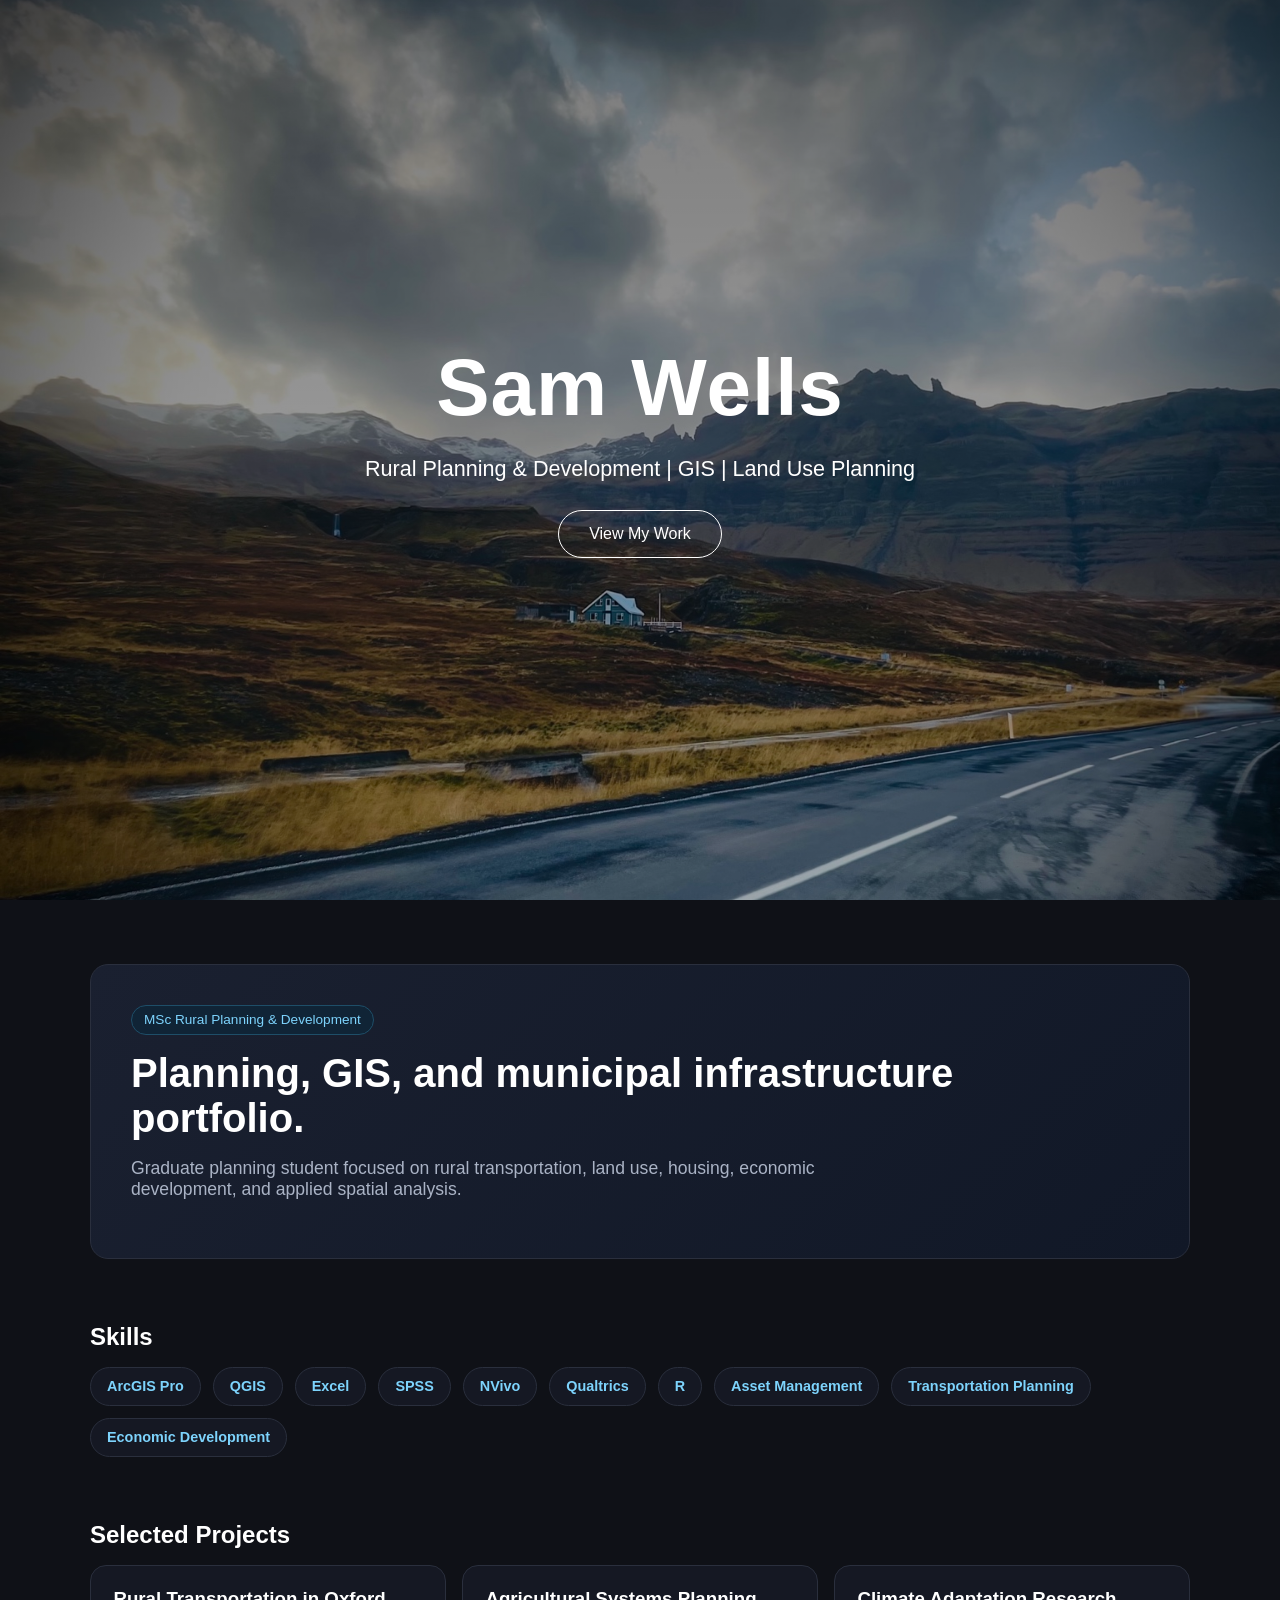
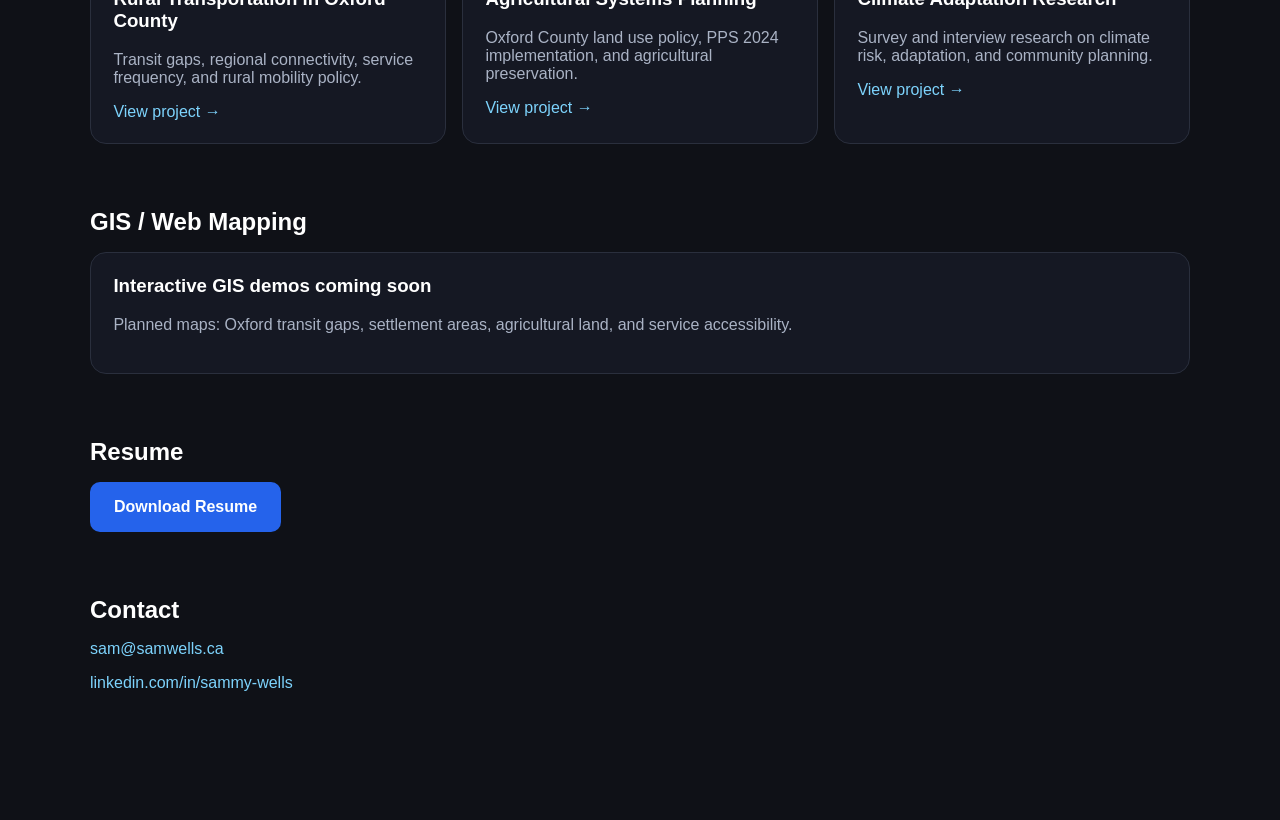
==== commit f41a9f08: "Update index.html" ====
--- a/index.html
+++ b/index.html
@@ -90,12 +90,23 @@
         <h2>Resume</h2>
         <a class="button" href="resume.pdf">Download Resume</a>
       </section>
+<section id="contact">
+  <h2>Contact</h2>
 
-      <section id="contact">
-        <h2>Contact</h2>
-        <p><a href="mailto:sammywoodstock@gmail.com">sammywoodstock@gmail.com</a></p>
-        <p><a href="#">LinkedIn</a></p>
-      </section>
+  <p>
+    <a href="mailto:sam@samwells.ca">
+      sam@samwells.ca
+    </a>
+  </p>
+
+  <p>
+    <a href="https://www.linkedin.com/in/sammy-wells/"
+       target="_blank"
+       rel="noopener noreferrer">
+      linkedin.com/in/sammy-wells
+    </a>
+  </p>
+</section>
     </main>
 
   </div>
--- a/styles.css
+++ b/styles.css
@@ -364,3 +364,75 @@
   margin-left: auto;
   margin-right: auto;
 }
+#main-site > main {
+  display: block !important;
+}
+
+#main-site > main > section {
+  display: block !important;
+  width: 100% !important;
+}
+#main-site {
+  width: 100%;
+}
+
+#main-site main {
+  max-width: 1200px;
+  margin: 0 auto;
+  padding: 4rem 2rem;
+}
+.project-body {
+  display: block;
+}
+
+.project-body .sidebar {
+  position: fixed;
+  left: 0;
+  top: 0;
+  width: 280px;
+  height: 100vh;
+}
+
+.project-body main {
+  margin-left: 280px;
+  width: calc(100vw - 280px);
+  max-width: none;
+  padding: 3rem;
+}
+
+.project-page {
+  max-width: 1050px;
+  margin: 0 auto;
+}
+/* Fix project page layout */
+.project-body {
+  display: block !important;
+}
+
+.project-body .sidebar {
+  position: fixed !important;
+  left: 0 !important;
+  top: 0 !important;
+  width: 280px !important;
+  height: 100vh !important;
+}
+
+.project-body main {
+  margin-left: 280px !important;
+  width: calc(100vw - 280px) !important;
+  max-width: none !important;
+  padding: 2rem !important;
+  display: flex !important;
+  justify-content: center !important;
+  align-items: flex-start !important;
+}
+
+.project-page {
+  width: 100% !important;
+  max-width: 1000px !important;
+  margin: 0 auto !important;
+}
+
+.project-page .hero {
+  margin-top: 0 !important;
+}
